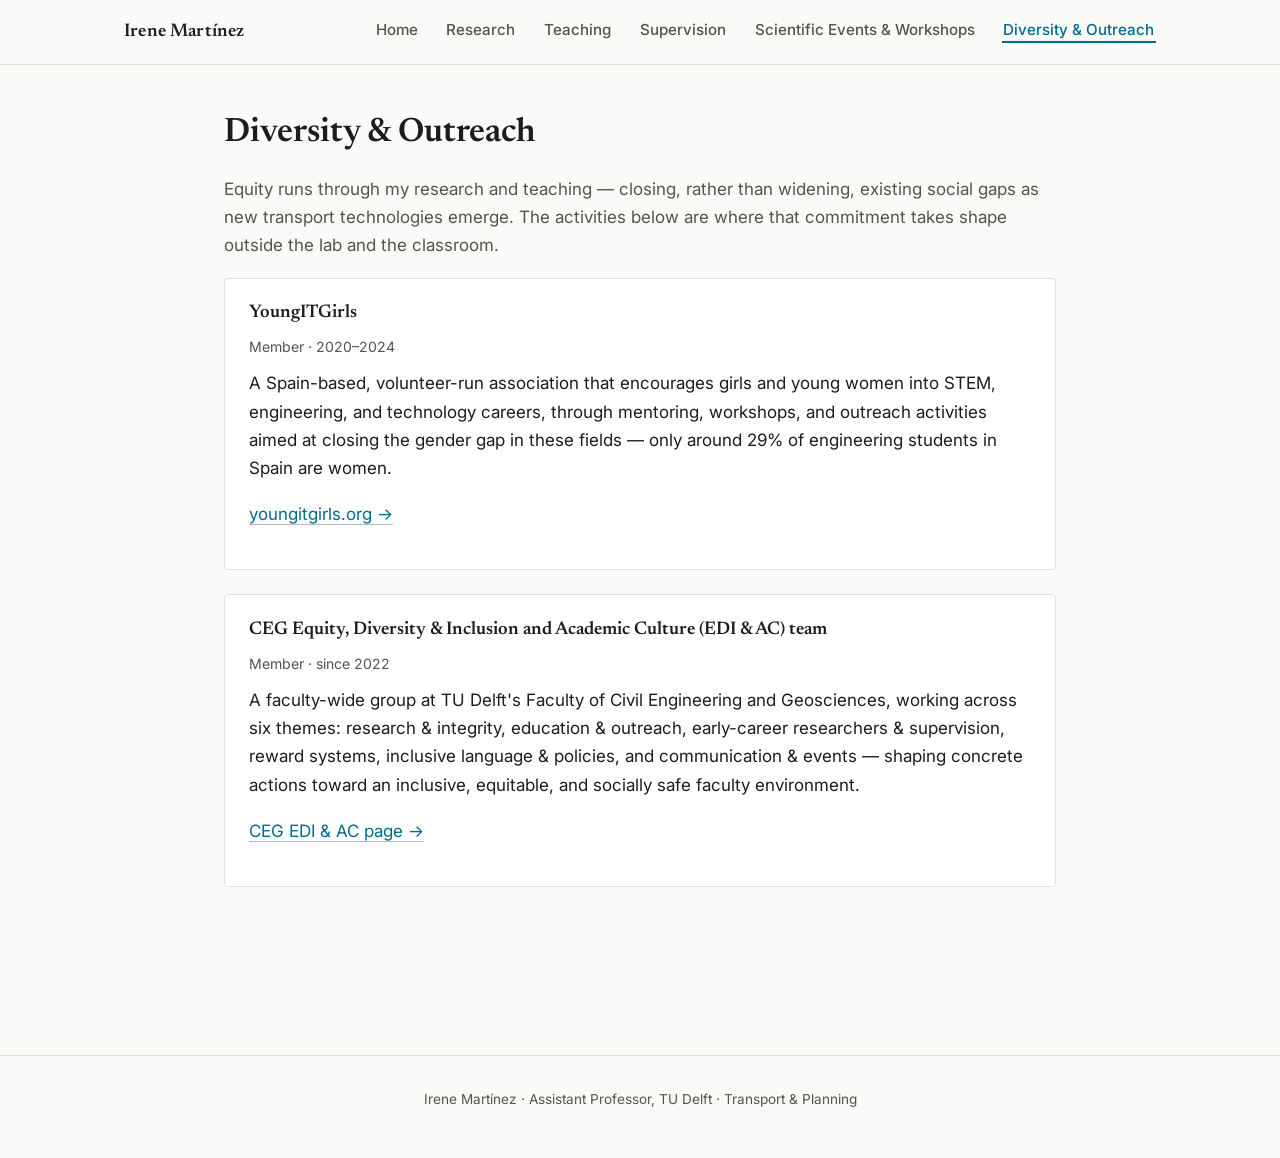
==== diversity-outreach.html @ e7aa8294 "Updated sections, including MSc topics" ====
<!DOCTYPE html>
<html lang="en">
<head>
<meta charset="UTF-8">
<meta name="viewport" content="width=device-width, initial-scale=1">
<title>Diversity &amp; Outreach — Irene Martínez</title>
<meta name="description" content="Diversity, equity, and inclusion activities by Irene Martínez, including YoungITGirls and the CEG DE&I team.">
<link rel="preconnect" href="https://fonts.googleapis.com">
<link href="https://fonts.googleapis.com/css2?family=Newsreader:wght@500;600;700&family=Inter:wght@400;500;600&display=swap" rel="stylesheet">
<link rel="stylesheet" href="css/style.css">
</head>
<body>

<header class="site-header">
  <div class="header-inner">
    <a href="index.html" class="site-title">Irene Martínez</a>
    <nav class="site-nav">
      <ul>
        <li><a href="index.html">Home</a></li>
        <li class="has-dropdown">
          <a href="research.html">Research</a>
          <ul class="dropdown"><li><a href="urbanmoves.html">UrbanMOVES</a></li><li><a href="research.html#publications">Publications</a></li></ul>
        </li>
        <li><a href="teaching.html">Teaching</a></li>
        <li class="has-dropdown">
          <a href="supervision.html">Supervision</a>
          <ul class="dropdown"><li><a href="positions.html">Positions / Topics</a></li></ul>
        </li>
        <li class="has-dropdown">
          <a href="events.html">Scientific Events &amp; Workshops</a>
          <ul class="dropdown"><li><a href="invited-talks.html">Invited Talks</a></li><li><a href="organisation.html">Organisation</a></li></ul>
        </li>
        <li class="active"><a href="diversity-outreach.html">Diversity &amp; Outreach</a></li>
      </ul>
    </nav>
    <button class="nav-toggle" aria-label="Toggle navigation">&#9776;</button>
  </div>
</header>

<main>
  <h1>Diversity &amp; Outreach</h1>
  <p class="muted">Equity runs through my research and teaching — closing, rather than widening, existing social gaps as new transport technologies emerge. The activities below are where that commitment takes shape outside the lab and the classroom.</p>

  <div class="card">
    <h3>YoungITGirls</h3>
    <p class="meta">Member &middot; 2020&ndash;2024</p>
    <p>A Spain-based, volunteer-run association that encourages girls and young women into STEM, engineering, and technology careers, through mentoring, workshops, and outreach activities aimed at closing the gender gap in these fields &mdash; only around 29% of engineering students in Spain are women.</p>
    <p><a href="https://youngitgirls.org">youngitgirls.org →</a></p>
  </div>

  <div class="card">
    <h3>CEG Equity, Diversity &amp; Inclusion and Academic Culture (EDI &amp; AC) team</h3>
    <p class="meta">Member &middot; since 2022</p>
    <p>A faculty-wide group at TU Delft's Faculty of Civil Engineering and Geosciences, working across six themes: research &amp; integrity, education &amp; outreach, early-career researchers &amp; supervision, reward systems, inclusive language &amp; policies, and communication &amp; events &mdash; shaping concrete actions toward an inclusive, equitable, and socially safe faculty environment.</p>
    <p><a href="https://www.tudelft.nl/en/ceg/about-faculty/diversity-inclusion">CEG EDI &amp; AC page →</a></p>
  </div>

</main>

<footer class="site-footer">
  <p>Irene Martínez · Assistant Professor, TU Delft · Transport &amp; Planning</p>
</footer>

<script src="js/main.js"></script>
</body>
</html>
---- css/style.css ----
/* ============================================================
   Irene Martínez — personal academic site
   Clean academic minimal theme
   ============================================================ */

:root {
  --color-bg: #fafaf8;
  --color-bg-alt: #f2f1ed;
  --color-text: #1c1c1a;
  --color-text-muted: #55534d;
  --color-border: #e3e1da;
  --color-accent: #006C8C;      /* accessible TU Delft blue — 5.96:1 contrast on white, passes WCAG AA */
  --color-accent-soft: #eef2f6;
  --color-link: #006C8C;
  --color-link-hover: #00445a;

  --color-tudelft: #006C8C;     /* same accessible TU Delft blue — used for text (thesis titles) and legend dot */
  --color-tudelft-swatch: #00A6D6;  /* brighter TU Delft cyan — decorative use only (page-hero underline accent) */
  --color-intl: #9C4221;        /* warm rust/terracotta — UPC / other international programmes, deliberately a different hue from TU Delft blue */

  --font-serif: "Newsreader", Georgia, "Times New Roman", serif;
  --font-sans: "Inter", -apple-system, BlinkMacSystemFont, "Segoe UI", sans-serif;

  --max-width: 880px;
  --radius: 4px;
}

* { box-sizing: border-box; }

html { scroll-behavior: smooth; }

body {
  margin: 0;
  background: var(--color-bg);
  color: var(--color-text);
  font-family: var(--font-sans);
  font-size: 17px;
  line-height: 1.65;
  -webkit-font-smoothing: antialiased;
}

h1, h2, h3, h4 {
  font-family: var(--font-serif);
  font-weight: 600;
  color: var(--color-text);
  line-height: 1.25;
  margin: 0 0 0.6em;
}

h1 { font-size: 2.1rem; }
h2 { font-size: 1.5rem; margin-top: 2.6em; padding-top: 0.4em; border-top: 1px solid var(--color-border); }
h2:first-of-type { border-top: none; margin-top: 1.4em; padding-top: 0; }
h3 { font-size: 1.15rem; margin-top: 1.8em; }
h4 { font-size: 1rem; margin-top: 1.2em; }

p { margin: 0 0 1.1em; }

a {
  color: var(--color-link);
  text-decoration: none;
  border-bottom: 1px solid rgba(31, 58, 95, 0.35);
  transition: border-color 0.15s ease, color 0.15s ease;
}
a:hover { color: var(--color-link-hover); border-bottom-color: currentColor; }

ul, ol { padding-left: 1.3em; }
li { margin-bottom: 0.4em; }

.muted { color: var(--color-text-muted); }
.small { font-size: 0.9rem; }

/* ---------- Layout shell ---------- */

.site-header {
  position: sticky;
  top: 0;
  z-index: 50;
  background: rgba(250, 250, 248, 0.92);
  backdrop-filter: saturate(140%) blur(6px);
  border-bottom: 1px solid var(--color-border);
}

.header-inner {
  max-width: 1080px;
  margin: 0 auto;
  padding: 0.9rem 1.5rem;
  display: flex;
  align-items: center;
  justify-content: space-between;
}

.site-title {
  font-family: var(--font-serif);
  font-weight: 600;
  font-size: 1.15rem;
  color: var(--color-text);
  border-bottom: none;
  letter-spacing: 0.01em;
}
.site-title:hover { color: var(--color-accent); }

.site-nav > ul {
  list-style: none;
  display: flex;
  gap: 1.6rem;
  margin: 0;
  padding: 0;
}

.site-nav > ul > li { position: relative; }

/* Dropdown submenus must NOT inherit the top-level flex row —
   this was the bug making them render as a permanently-visible horizontal bar. */
.dropdown {
  list-style: none;
  margin: 0;
}

.site-nav a {
  border-bottom: none;
  color: var(--color-text-muted);
  font-size: 0.95rem;
  font-weight: 500;
  padding: 0.3rem 0.1rem;
}
.site-nav a:hover,
.site-nav li.active > a {
  color: var(--color-accent);
}
.site-nav li.active > a {
  box-shadow: inset 0 -2px 0 var(--color-accent);
}

.dropdown {
  display: none;
  position: absolute;
  top: 100%;
  left: 0;
  background: var(--color-bg);
  border: 1px solid var(--color-border);
  border-radius: var(--radius);
  min-width: 190px;
  padding: 0.4rem 0;
  box-shadow: 0 8px 20px rgba(0,0,0,0.06);
  z-index: 60;
}
/* Submenus only appear on hover/focus (mouse) or explicit tap-toggle (touch, via .open added by JS).
   They are never shown just because the page loaded. */
.has-dropdown:hover .dropdown,
.has-dropdown:focus-within .dropdown,
.has-dropdown.open .dropdown {
  display: block;
}
.dropdown li { margin: 0; }
.dropdown a {
  display: block;
  padding: 0.5rem 0.9rem;
  font-size: 0.9rem;
  white-space: nowrap;
}

.nav-toggle {
  display: none;
  background: none;
  border: 1px solid var(--color-border);
  border-radius: var(--radius);
  font-size: 1.1rem;
  padding: 0.3rem 0.6rem;
  cursor: pointer;
}

main {
  max-width: var(--max-width);
  margin: 0 auto;
  padding: 3rem 1.5rem 5rem;
}

.site-footer {
  border-top: 1px solid var(--color-border);
  margin-top: 4rem;
  padding: 2rem 1.5rem;
  text-align: center;
  color: var(--color-text-muted);
  font-size: 0.85rem;
}
.site-footer a { color: var(--color-text-muted); }

/* ---------- Page hero banner (background photo + title) ---------- */

.page-hero {
  position: relative;
  height: 320px;
  overflow: hidden;
  background-color: var(--color-accent);
  background-size: cover;
  background-position: center;
  background-repeat: no-repeat;
  display: flex;
  align-items: flex-end;
}
.page-hero::before {
  content: "";
  position: absolute;
  inset: 0;
  background: linear-gradient(180deg, rgba(15, 20, 28, 0.15) 0%, rgba(15, 20, 28, 0.82) 100%);
}
.page-hero-inner {
  position: relative;
  z-index: 1;
  max-width: 1080px;
  margin: 0 auto;
  padding: 0 1.5rem 2rem;
  width: 100%;
}
.page-hero-inner h1 {
  color: #fff;
  margin: 0;
  font-size: 3.2rem;
  line-height: 1.05;
  text-shadow: 0 2px 16px rgba(0, 0, 0, 0.4);
}
.page-hero-rule {
  display: block;
  width: 90px;
  height: 4px;
  background: var(--color-tudelft-swatch);
  margin-top: 1rem;
  border-radius: 2px;
}

@media (max-width: 620px) {
  .page-hero { height: 220px; }
  .page-hero-inner h1 { font-size: 2.2rem; }
}

/* ---------- Hero (home) ---------- */

.hero {
  display: flex;
  gap: 2.5rem;
  align-items: flex-start;
  margin-bottom: 1rem;
}

.hero-photo {
  flex: 0 0 160px;
  width: 160px;
  height: 160px;
  border-radius: 50%;
  background: var(--color-bg-alt);
  border: 1px solid var(--color-border);
  display: flex;
  align-items: center;
  justify-content: center;
  overflow: hidden;
  color: var(--color-text-muted);
  font-size: 0.8rem;
  text-align: center;
}
.hero-photo img { width: 100%; height: 100%; object-fit: cover; }

.hero-text h1 { margin-bottom: 0.2em; }
.hero-role {
  color: var(--color-accent);
  font-weight: 600;
  font-size: 1rem;
  margin-bottom: 0.9em;
}

@media (max-width: 620px) {
  .hero { flex-direction: column; align-items: center; text-align: center; }
}

/* ---------- News list (home) ---------- */

.news-list {
  list-style: none;
  padding-left: 0;
}
.news-list li {
  padding: 0.6rem 0;
  border-bottom: 1px dotted var(--color-border);
  font-size: 0.95rem;
  line-height: 1.55;
}
.news-list li:last-child { border-bottom: none; }
.news-date {
  display: inline-block;
  font-family: var(--font-sans);
  font-size: 0.78rem;
  font-weight: 600;
  color: var(--color-accent);
  background: var(--color-accent-soft);
  border-radius: 3px;
  padding: 0.05em 0.45em;
  margin-right: 0.5em;
  white-space: nowrap;
}

/* ---------- Cards / projects ---------- */

.card {
  border: 1px solid var(--color-border);
  border-radius: var(--radius);
  padding: 1.4rem 1.5rem;
  margin-bottom: 1.5rem;
  background: white;
}
.card h3 { margin-top: 0; }
.card .meta { color: var(--color-text-muted); font-size: 0.88rem; margin-bottom: 0.8em; }

.card-figure {
  margin: -1.4rem -1.5rem 1rem;
}
.card-figure img {
  width: 100%;
  height: auto;
  display: block;
  border-radius: var(--radius) var(--radius) 0 0;
}

/* Card variant with a small figure on the left, matching .pub-card proportions */
.card-with-figure {
  display: flex;
  gap: 1.4rem;
}
.card-figure-side {
  flex: 0 0 140px;
  width: 140px;
}
.card-figure-side img {
  width: 100%;
  height: 100px;
  object-fit: cover;
  border: 1px solid var(--color-border);
  border-radius: var(--radius);
  display: block;
}
.card-body { flex: 1 1 auto; min-width: 0; }
.card-body h3 { margin-top: 0; }
@media (max-width: 560px) {
  .card-with-figure { flex-direction: column; }
  .card-figure-side { width: 100%; }
  .card-figure-side img { height: 140px; }
}

.figure {
  margin: 1.5rem 0;
  text-align: center;
}
.figure img, .figure svg { max-width: 100%; height: auto; }
.figure figcaption {
  font-size: 0.85rem;
  color: var(--color-text-muted);
  margin-top: 0.6rem;
}

/* ---------- Publications ---------- */

.pub-section h3 {
  font-family: var(--font-sans);
  font-weight: 600;
  font-size: 1rem;
  text-transform: uppercase;
  letter-spacing: 0.04em;
  color: var(--color-text-muted);
  border-bottom: 1px solid var(--color-border);
  padding-bottom: 0.4em;
}

.pub-list {
  list-style: none;
  padding-left: 0;
}
.pub-list li {
  padding: 0.55rem 0;
  border-bottom: 1px dotted var(--color-border);
  font-size: 0.95rem;
  line-height: 1.55;
}
.pub-list li:last-child { border-bottom: none; }
.pub-tag {
  display: inline-block;
  font-family: var(--font-sans);
  font-size: 0.78rem;
  font-weight: 600;
  color: var(--color-accent);
  background: var(--color-accent-soft);
  border-radius: 3px;
  padding: 0.05em 0.45em;
  margin-right: 0.5em;
}
.pub-list .journal { font-style: italic; }

/* ---------- Links list (external) ---------- */

.link-row {
  display: flex;
  flex-wrap: wrap;
  gap: 0.6rem 1rem;
  padding-left: 0;
  list-style: none;
}
.link-row a {
  border: 1px solid var(--color-accent);
  border-bottom: 1px solid var(--color-accent);
  border-radius: 999px;
  padding: 0.4rem 1rem;
  font-size: 0.88rem;
  color: var(--color-accent);
}
.link-row a:hover { background: var(--color-accent-soft); border-color: var(--color-link-hover); color: var(--color-link-hover); }

/* ---------- Supervision lists ---------- */

.thesis-item {
  margin-bottom: 1.5rem;
  padding-bottom: 1.5rem;
  border-bottom: 1px dotted var(--color-border);
}
.thesis-item:last-child { border-bottom: none; }
.thesis-name { font-weight: 700; font-size: 1.02rem; margin-bottom: 0.3em; }
.thesis-title { font-weight: 700; margin-bottom: 0.25em; }
.thesis-title.tu-delft { color: var(--color-tudelft); }
.thesis-title.intl { color: var(--color-intl); }
.thesis-meta { color: var(--color-text-muted); font-size: 0.88rem; }
.thesis-meta .defense-date { font-weight: 700; color: var(--color-text); }
.programme-key {
  display: flex;
  gap: 1.2rem;
  flex-wrap: wrap;
  font-size: 0.85rem;
  color: var(--color-text-muted);
  margin: 0.8em 0 1.6em;
}
.programme-key span { display: inline-flex; align-items: center; gap: 0.4em; }
.swatch { display: inline-block; width: 11px; height: 11px; border-radius: 50%; }
.swatch.tu-delft { background: var(--color-tudelft); }
.swatch.intl { background: var(--color-intl); }

/* ---------- Year groups (MSc list, grouped by defense year) ---------- */

.year-group {
  margin: 1.2rem 0;
  border-top: 1px dotted var(--color-border);
  padding-top: 0.9rem;
}
.year-group summary {
  cursor: pointer;
  list-style: none;
  display: flex;
  align-items: baseline;
  gap: 0.5em;
  user-select: none;
  font-weight: 600;
  color: var(--color-text-muted);
}
.year-group summary::-webkit-details-marker { display: none; }
.year-group summary::before {
  content: "▸";
  display: inline-block;
  font-size: 1.4em;
  color: var(--color-accent);
  transition: transform 0.15s ease;
}
.year-group[open] summary::before { content: "▾"; }
.year-group summary:hover { color: var(--color-accent); }
.year-group summary .year-count { font-weight: 400; font-size: 0.85rem; }
.year-group .thesis-item:first-of-type { margin-top: 1rem; }

/* ---------- Collapsible sections (native details/summary) ---------- */

details.collapsible {
  margin-top: 2.6em;
  padding-top: 0.4em;
  border-top: 1px solid var(--color-border);
}
details.collapsible summary {
  cursor: pointer;
  list-style: none;
  display: flex;
  align-items: baseline;
  gap: 0.5em;
  user-select: none;
}
details.collapsible summary::-webkit-details-marker { display: none; }
details.collapsible summary h2,
details.collapsible summary h3 {
  margin: 0.6em 0;
  border-top: none;
  padding-top: 0;
  display: inline;
}
details.collapsible summary::after {
  content: "+ show";
  font-family: var(--font-sans);
  font-size: 0.8rem;
  font-weight: 500;
  color: var(--color-text-muted);
  border: 1px solid var(--color-border);
  border-radius: 999px;
  padding: 0.15em 0.7em;
  margin-left: auto;
  white-space: nowrap;
}
details.collapsible[open] summary::after { content: "\2212 hide"; }
details.collapsible summary:hover::after { color: var(--color-accent); border-color: var(--color-accent); }
.collapsible-content { padding-bottom: 0.5em; }

/* ---------- Publication / dissemination cards (citation + summary + image) ---------- */

.pub-card {
  display: flex;
  gap: 1.4rem;
  border: 1px solid var(--color-border);
  border-radius: var(--radius);
  padding: 1.2rem;
  margin-bottom: 1.4rem;
  background: white;
}
.pub-card-figure {
  flex: 0 0 230px;
  width: 230px;
}
.pub-card-figure img, .pub-card-figure svg {
  width: 100%;
  height: 170px;
  object-fit: contain;
  border: 1px solid var(--color-border);
  border-radius: var(--radius);
  background: var(--color-accent-soft);
}
.pub-card-body { flex: 1 1 auto; min-width: 0; }
.pub-card-citation {
  font-size: 0.95rem;
  line-height: 1.55;
  margin-bottom: 0.5em;
}
.pub-card-title {
  font-family: var(--font-serif);
  font-weight: 600;
  font-size: 1.08rem;
  line-height: 1.35;
  margin: 0 0 0.3em;
  color: var(--color-text);
}
.pub-card-authors {
  font-size: 0.9rem;
  color: var(--color-text-muted);
  margin: 0 0 0.6em;
}
.pub-card-summary {
  font-size: 0.92rem;
  color: var(--color-text-muted);
  margin: 0;
}
.pub-card .journal { font-style: italic; }
.pub-card-links { margin-top: 0.5em; font-size: 0.85rem; }

@media (max-width: 560px) {
  .pub-card { flex-direction: column; }
  .pub-card-figure { width: 100%; }
  .pub-card-figure img, .pub-card-figure svg { height: 140px; }
}

/* ---------- Dissemination: one box per conference/event ---------- */

.event-card {
  border: 1px solid var(--color-border);
  border-radius: var(--radius);
  padding: 1.4rem 1.5rem;
  margin-bottom: 1.5rem;
  background: white;
}
.event-card h3 { margin: 0 0 0.2em; }
.event-card .meta { color: var(--color-text-muted); font-size: 0.88rem; margin-bottom: 1em; }

.event-paper {
  padding: 0.8em 0;
  border-top: 1px dotted var(--color-border);
}
.event-paper:first-of-type { border-top: none; padding-top: 0; }
.event-paper-title {
  font-weight: 600;
  margin: 0 0 0.15em;
}
.event-paper-authors {
  color: var(--color-text-muted);
  font-size: 0.9rem;
  margin: 0;
}
.event-paper-note {
  font-size: 0.85rem;
  color: var(--color-text-muted);
  margin: 0.35em 0 0;
}

/* ---------- Notice / callout ---------- */

.callout {
  background: var(--color-accent-soft);
  border-left: 3px solid var(--color-accent);
  border-radius: var(--radius);
  padding: 1rem 1.2rem;
  margin: 1.5rem 0;
}

/* ---------- Responsive nav ---------- */

@media (max-width: 780px) {
  .nav-toggle { display: inline-block; }
  .site-nav {
    display: none;
    position: absolute;
    top: 100%;
    left: 0;
    right: 0;
    background: var(--color-bg);
    border-bottom: 1px solid var(--color-border);
  }
  .site-nav.open { display: block; }
  .site-nav > ul { flex-direction: column; gap: 0; padding: 0.6rem 1.5rem 1.2rem; }
  .site-nav > ul > li { width: 100%; }
  .dropdown { position: static; border: none; box-shadow: none; padding-left: 1rem; }
}
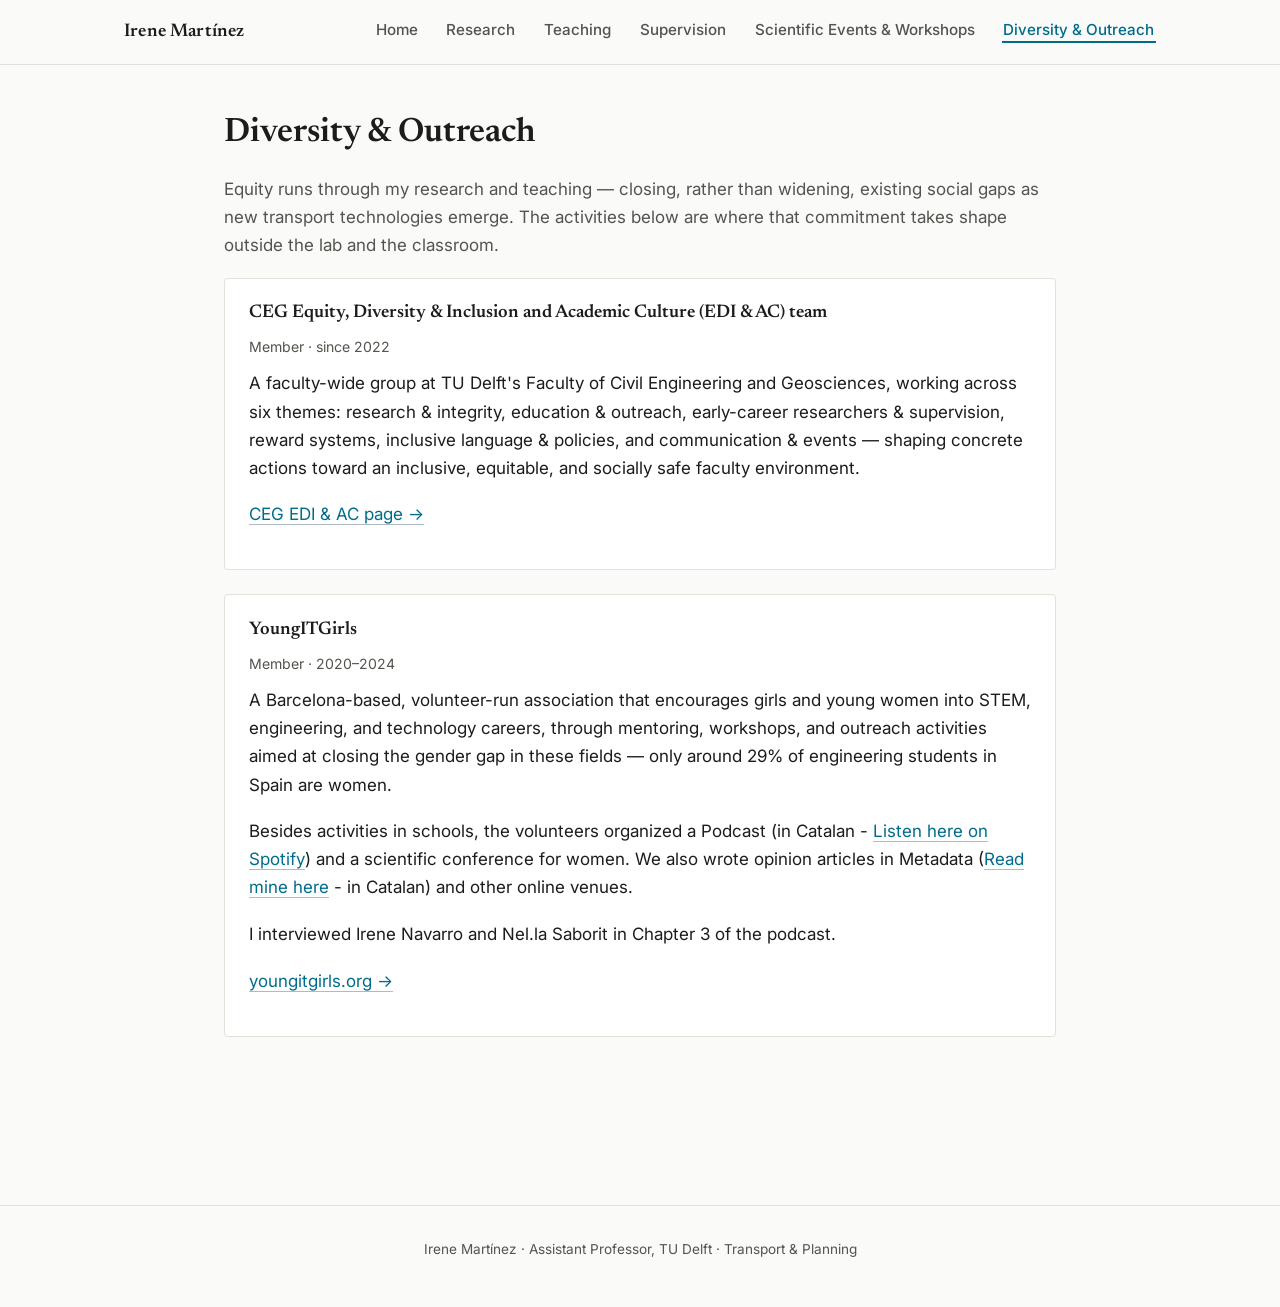
==== commit a2a39e7b: "Updates Updated "news section" and more ifnormation about diversty & outreach" ====
--- a/diversity-outreach.html
+++ b/diversity-outreach.html
@@ -7,7 +7,7 @@
 <meta name="description" content="Diversity, equity, and inclusion activities by Irene Martínez, including YoungITGirls and the CEG DE&I team.">
 <link rel="preconnect" href="https://fonts.googleapis.com">
 <link href="https://fonts.googleapis.com/css2?family=Newsreader:wght@500;600;700&family=Inter:wght@400;500;600&display=swap" rel="stylesheet">
-<link rel="stylesheet" href="css/style.css">
+<link rel="stylesheet" href="css/style.css?v=6">
 </head>
 <body>
 
@@ -28,7 +28,7 @@
         </li>
         <li class="has-dropdown">
           <a href="events.html">Scientific Events &amp; Workshops</a>
-          <ul class="dropdown"><li><a href="invited-talks.html">Invited Talks</a></li><li><a href="organisation.html">Organisation</a></li></ul>
+          <ul class="dropdown"><li><a href="events.html#invited-talks">Invited Talks</a></li><li><a href="events.html#organisation">Organisation</a></li></ul>
         </li>
         <li class="active"><a href="diversity-outreach.html">Diversity &amp; Outreach</a></li>
       </ul>
@@ -42,17 +42,19 @@
   <p class="muted">Equity runs through my research and teaching — closing, rather than widening, existing social gaps as new transport technologies emerge. The activities below are where that commitment takes shape outside the lab and the classroom.</p>
 
   <div class="card">
-    <h3>YoungITGirls</h3>
-    <p class="meta">Member &middot; 2020&ndash;2024</p>
-    <p>A Spain-based, volunteer-run association that encourages girls and young women into STEM, engineering, and technology careers, through mentoring, workshops, and outreach activities aimed at closing the gender gap in these fields &mdash; only around 29% of engineering students in Spain are women.</p>
-    <p><a href="https://youngitgirls.org">youngitgirls.org →</a></p>
-  </div>
-
-  <div class="card">
     <h3>CEG Equity, Diversity &amp; Inclusion and Academic Culture (EDI &amp; AC) team</h3>
     <p class="meta">Member &middot; since 2022</p>
     <p>A faculty-wide group at TU Delft's Faculty of Civil Engineering and Geosciences, working across six themes: research &amp; integrity, education &amp; outreach, early-career researchers &amp; supervision, reward systems, inclusive language &amp; policies, and communication &amp; events &mdash; shaping concrete actions toward an inclusive, equitable, and socially safe faculty environment.</p>
     <p><a href="https://www.tudelft.nl/en/ceg/about-faculty/diversity-inclusion">CEG EDI &amp; AC page →</a></p>
+  </div>
+
+  <div class="card">
+    <h3>YoungITGirls</h3>
+    <p class="meta">Member &middot; 2020&ndash;2024</p>
+    <p>A Barcelona-based, volunteer-run association that encourages girls and young women into STEM, engineering, and technology careers, through mentoring, workshops, and outreach activities aimed at closing the gender gap in these fields &mdash; only around 29% of engineering students in Spain are women.</p>
+    <p>Besides activities in schools, the volunteers organized a Podcast (in Catalan - <a href="https://open.spotify.com/show/6xcboBh2kMFrWrDGOP4naA?si=aa6b74769bc04c09">Listen here on Spotify</a>) and a scientific conference for women. We also wrote opinion articles in Metadata (<a href="https://www.metadata.cat/opinio/917/paritat-genere-recerca-irene-martinez-josemaria">Read mine here</a> - in Catalan) and other online venues.</p>
+    <p>I interviewed Irene Navarro and Nel.la Saborit in Chapter 3 of the podcast.</p>
+    <p><a href="https://youngitgirls.org">youngitgirls.org →</a></p>
   </div>
 
 </main>
@@ -61,6 +63,6 @@
   <p>Irene Martínez · Assistant Professor, TU Delft · Transport &amp; Planning</p>
 </footer>
 
-<script src="js/main.js"></script>
+<script src="js/main.js?v=1"></script>
 </body>
 </html>
--- a/css/style.css
+++ b/css/style.css
@@ -17,6 +17,8 @@
   --color-tudelft: #006C8C;     /* same accessible TU Delft blue — used for text (thesis titles) and legend dot */
   --color-tudelft-swatch: #00A6D6;  /* brighter TU Delft cyan — decorative use only (page-hero underline accent) */
   --color-intl: #9C4221;        /* warm rust/terracotta — UPC / other international programmes, deliberately a different hue from TU Delft blue */
+  --color-danger: #a32d2d;      /* status red — "currently under review" tag only */
+  --color-danger-soft: #fbe9e9;
 
   --font-serif: "Newsreader", Georgia, "Times New Roman", serif;
   --font-sans: "Inter", -apple-system, BlinkMacSystemFont, "Segoe UI", sans-serif;
@@ -391,6 +393,17 @@
   margin-right: 0.5em;
 }
 .pub-list .journal { font-style: italic; }
+.pub-tag-review {
+  display: inline-block;
+  font-family: var(--font-sans);
+  font-size: 0.78rem;
+  font-weight: 600;
+  color: var(--color-danger);
+  background: var(--color-danger-soft);
+  border-radius: 3px;
+  padding: 0.05em 0.45em;
+  margin-right: 0.5em;
+}
 
 /* ---------- Links list (external) ---------- */
 
@@ -438,6 +451,62 @@
 .swatch.tu-delft { background: var(--color-tudelft); }
 .swatch.intl { background: var(--color-intl); }
 
+/* ---------- Researcher cards (Supervision — Current/Former PhD candidates & other researchers) ---------- */
+
+.researcher-grid {
+  display: grid;
+  grid-template-columns: repeat(2, 1fr);
+  gap: 1.1rem;
+  margin: 1.2rem 0 2rem;
+}
+.researcher-card {
+  border: 1px solid var(--color-border);
+  border-radius: var(--radius);
+  padding: 1.3rem 1.4rem;
+  background: white;
+}
+.researcher-name {
+  font-family: var(--font-serif);
+  font-weight: 600;
+  font-size: 1.08rem;
+  margin-bottom: 0.25em;
+}
+.researcher-name a { border-bottom: none; }
+.researcher-name a:hover { color: var(--color-link-hover); }
+.researcher-title {
+  font-weight: 600;
+  font-size: 0.94rem;
+  line-height: 1.4;
+  margin-bottom: 0.4em;
+  color: var(--color-text);
+}
+.researcher-meta {
+  color: var(--color-text-muted);
+  font-size: 0.85rem;
+  margin-bottom: 0.8em;
+}
+.researcher-links {
+  display: flex;
+  flex-wrap: wrap;
+  gap: 0.4rem;
+}
+.researcher-links a {
+  display: inline-block;
+  font-family: var(--font-sans);
+  font-size: 0.78rem;
+  font-weight: 600;
+  color: var(--color-accent);
+  background: var(--color-accent-soft);
+  border: 1px solid transparent;
+  border-radius: 3px;
+  padding: 0.15em 0.55em;
+}
+.researcher-links a:hover { background: var(--color-accent); color: white; }
+
+@media (max-width: 620px) {
+  .researcher-grid { grid-template-columns: 1fr; }
+}
+
 /* ---------- Year groups (MSc list, grouped by defense year) ---------- */
 
 .year-group {
@@ -467,15 +536,16 @@
 .year-group summary:hover { color: var(--color-accent); }
 .year-group summary .year-count { font-weight: 400; font-size: 0.85rem; }
 .year-group .thesis-item:first-of-type { margin-top: 1rem; }
+.year-group .event-card:first-of-type { margin-top: 1rem; }
 
 /* ---------- Collapsible sections (native details/summary) ---------- */
 
 details.collapsible {
-  margin-top: 2.6em;
+  margin-top: 1.4em;
   padding-top: 0.4em;
   border-top: 1px solid var(--color-border);
 }
-details.collapsible summary {
+details.collapsible > summary {
   cursor: pointer;
   list-style: none;
   display: flex;
@@ -483,15 +553,15 @@
   gap: 0.5em;
   user-select: none;
 }
-details.collapsible summary::-webkit-details-marker { display: none; }
-details.collapsible summary h2,
-details.collapsible summary h3 {
+details.collapsible > summary::-webkit-details-marker { display: none; }
+details.collapsible > summary h2,
+details.collapsible > summary h3 {
   margin: 0.6em 0;
   border-top: none;
   padding-top: 0;
   display: inline;
 }
-details.collapsible summary::after {
+details.collapsible > summary::after {
   content: "+ show";
   font-family: var(--font-sans);
   font-size: 0.8rem;
@@ -503,8 +573,8 @@
   margin-left: auto;
   white-space: nowrap;
 }
-details.collapsible[open] summary::after { content: "\2212 hide"; }
-details.collapsible summary:hover::after { color: var(--color-accent); border-color: var(--color-accent); }
+details.collapsible[open] > summary::after { content: "\2212 hide"; }
+details.collapsible > summary:hover::after { color: var(--color-accent); border-color: var(--color-accent); }
 .collapsible-content { padding-bottom: 0.5em; }
 
 /* ---------- Publication / dissemination cards (citation + summary + image) ---------- */
